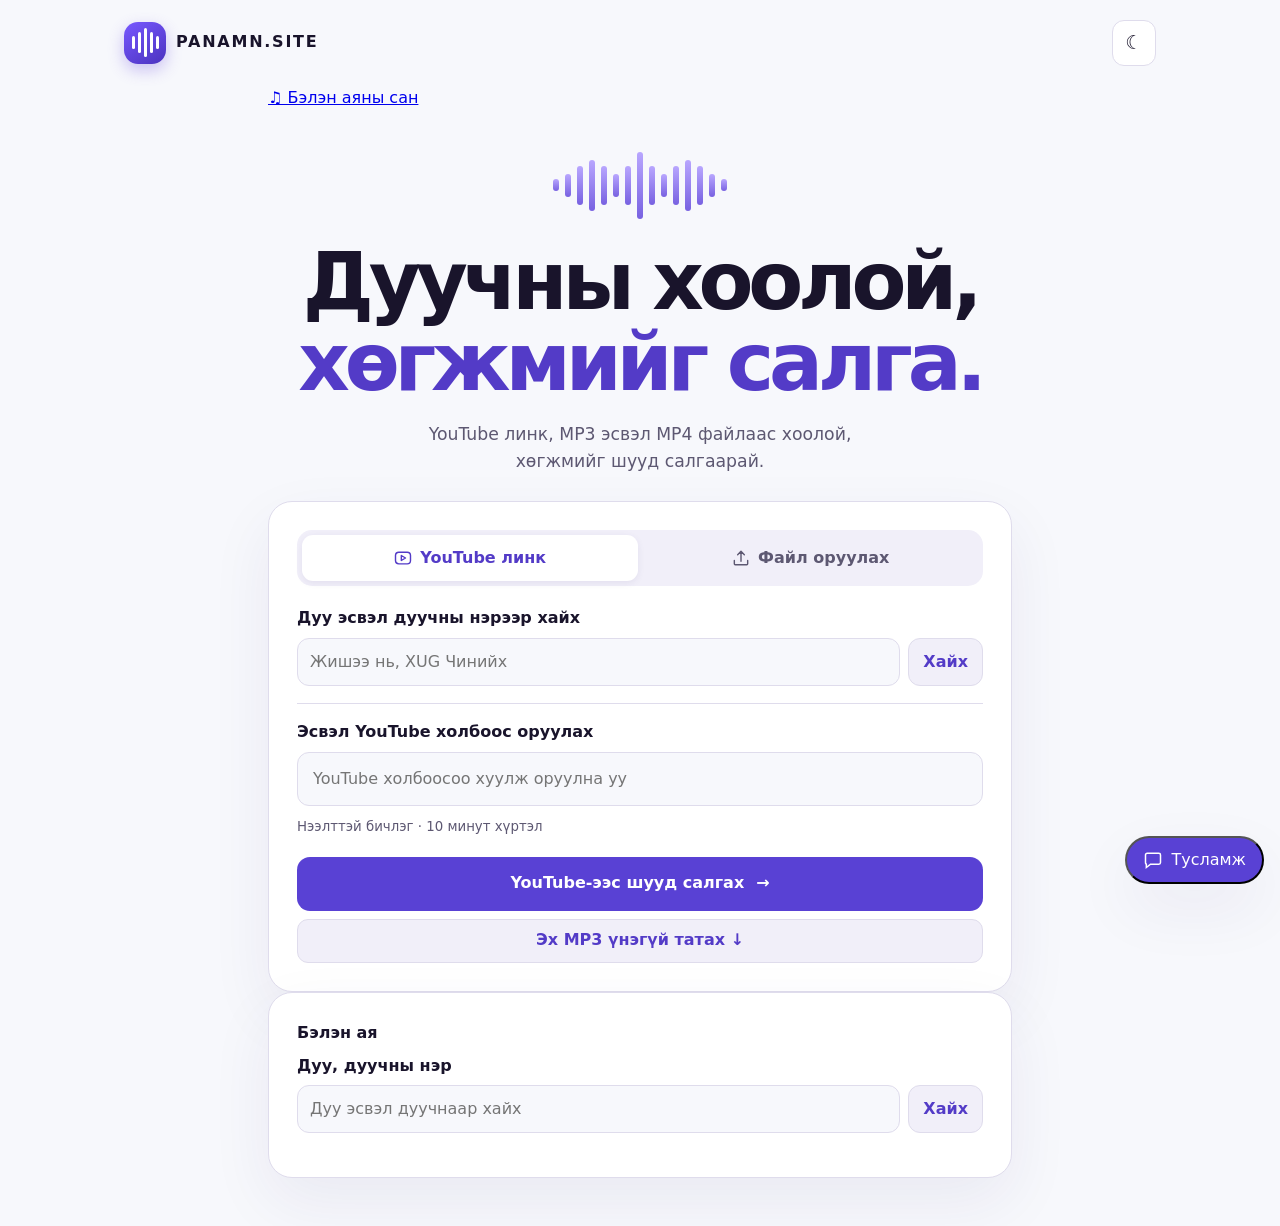
==== static/index.html @ 36528526 "Add curated ready-made audio catalogue with previews and checkout" ====
<!doctype html>
<html lang="mn">
<head>
<meta charset="utf-8">
<meta name="viewport" content="width=device-width, initial-scale=1">
<meta name="theme-color" content="#f7f8fc">
<title>PANAMN.SITE — Дууны хоолой, ая салгах | YouTube-ээс MP3</title>
<meta name="description" content="YouTube дээр дуугаа нэрээр хайж сонсоорой. MP3, MP4 файл эсвэл дэмжигдсэн YouTube холбоосоос хоолой, аяыг салгаж, 30 секунд үнэгүй сонсоно.">
<meta name="google-site-verification" content="orbjr2eg-yc27qlCIsVCHSYfeDKZanFeh3wcFKWuG4E">
<link rel="canonical" href="https://panamn.site/">
<meta property="og:type" content="website">
<meta property="og:site_name" content="PANAMN.SITE">
<meta property="og:url" content="https://panamn.site/">
<meta property="og:title" content="PANAMN.SITE — Дууны хоолой, ая салгах | YouTube-ээс MP3">
<meta property="og:description" content="YouTube дээр дуугаа нэрээр хайж сонсоорой. MP3, MP4 файл эсвэл дэмжигдсэн YouTube холбоосоос хоолой, аяыг салгаж, 30 секунд үнэгүй сонсоно.">
<meta property="og:image" content="https://panamn.site/static/icon-512.png">
<meta property="og:locale" content="mn_MN">
<meta name="twitter:card" content="summary">
<link rel="manifest" href="/static/manifest.webmanifest">
<link rel="icon" href="/static/icon-192.png?v=21">
<link rel="apple-touch-icon" href="/static/icon-192.png?v=21">
<link rel="stylesheet" href="/static/style.css?v=21">
<script defer src="/static/main.js?v=21"></script>
</head>
<body>
<header class="top"><a class="brand" href="/" aria-label="PANAMN.SITE нүүр"><span class="brand-mark" aria-hidden="true"><i></i><i></i><i></i><i></i><i></i></span>PANAMN.SITE</a><div class="top-actions"><button id="install" type="button" hidden>Апп суулгах</button><button id="theme" class="theme" type="button" aria-label="Харанхуй горим" aria-pressed="false"><span aria-hidden="true">☾</span></button></div></header>
<main>
  <a href="#catalog" style="display:inline-block;margin-bottom:.7rem">♫ Бэлэн аяны сан</a>
  <section class="intro">
    <div class="hero-wave" aria-hidden="true"><i></i><i></i><i></i><i></i><i></i><i></i><i></i><i></i><i></i><i></i><i></i><i></i><i></i><i></i><i></i></div>
    <h1>Дуучны хоолой,<br><em>хөгжмийг салга.</em></h1>
    <p>YouTube линк, MP3 эсвэл MP4 файлаас хоолой, хөгжмийг шууд салгаарай.</p>
  </section>
  <section class="panel" aria-label="Дуу боловсруулах">
    <div class="sources" role="group" aria-label="Дууны эх үүсвэр">
      <button type="button" id="youtube-mode" aria-controls="youtube" aria-pressed="true"><svg class="" aria-hidden="true" viewBox="0 0 24 24" fill="none" stroke="currentColor" stroke-width="1.7" stroke-linecap="round" stroke-linejoin="round"><rect x="3" y="5" width="18" height="14" rx="4"/><path d="m10 9 5 3-5 3z"/></svg> YouTube линк</button>
      <button type="button" id="upload-mode" aria-controls="upload" aria-pressed="false"><svg class="" aria-hidden="true" viewBox="0 0 24 24" fill="none" stroke="currentColor" stroke-width="1.7" stroke-linecap="round" stroke-linejoin="round"><path d="M12 16V4m-4 4 4-4 4 4M4 15v4a1 1 0 0 0 1 1h14a1 1 0 0 0 1-1v-4"/></svg> Файл оруулах</button>
    </div>
    <div id="song-search">
      <form id="search-form">
        <label for="song-query">Дуу эсвэл дуучны нэрээр хайх</label>
        <div class="search-row">
          <input id="song-query" type="search" minlength="2" maxlength="120" placeholder="Жишээ нь, XUG Чинийх" required>
          <button type="submit">Хайх</button>
        </div>
      </form>
      <p id="search-status" role="status" hidden></p>
      <ul id="search-results" aria-label="YouTube хайлтын үр дүн" hidden></ul>
      <section id="song-player" aria-label="YouTube тоглуулагч" hidden>
        <div id="player-frame"></div>
        <div class="player-info">
          <strong id="player-title"></strong>
          <a id="watch-youtube" target="_blank" rel="noopener noreferrer">YouTube дээр нээх ↗</a>
        </div>
      </section>
    </div>
    <form id="youtube">
      <label for="link">Эсвэл YouTube холбоос оруулах</label>
      <input id="link" name="youtube_url" type="text" inputmode="url" maxlength="2048" autocomplete="url" required placeholder="YouTube холбоосоо хуулж оруулна уу">
      <small>Нээлттэй бичлэг · 10 минут хүртэл</small>
      <button class="primary" type="submit" name="operation" value="separate">YouTube-ээс шууд салгах <span aria-hidden="true">→</span></button>
      <button class="source-export" type="submit" name="operation" value="convert">Эх MP3 үнэгүй татах ↓</button>
    </form>
    <form id="upload" hidden>
      <label id="drop" class="drop">
        <input type="file" name="audio" id="audio" accept=".mp3,.mp4,.wav,.m4a,.flac,.ogg" required>
        <span class="upload-icon"><svg class="" aria-hidden="true" viewBox="0 0 24 24" fill="none" stroke="currentColor" stroke-width="1.7" stroke-linecap="round" stroke-linejoin="round"><path d="M12 16V4m-4 4 4-4 4 4M4 15v4a1 1 0 0 0 1 1h14a1 1 0 0 0 1-1v-4"/></svg></span>
        <strong id="filename">Файл сонгох эсвэл чирж оруулах</strong>
        <small>MP3, MP4, WAV, M4A, FLAC, OGG · 50 МБ · 10 минут хүртэл</small>
      </label>
      <button class="primary" type="submit">Дуу салгах <span aria-hidden="true">→</span></button>
    </form>
    <p id="status" role="status" hidden></p>
    <div id="processing" class="processing" hidden>
      <progress id="job-progress" max="100" aria-label="Дуу салгалтын явц"></progress>
      <output id="job-time"></output>
    </div>
    <button id="upload-fallback" type="button" hidden>MP3 / MP4 файл оруулах →</button>
    <div id="converted" hidden>
      <a id="converted-download" class="download-all" download>MP3 үнэгүй татах ↓</a>
      <button id="convert-to-upload" type="button">Хоолой, хөгжмийг салгах →</button>
    </div>
    <div id="results" hidden>
      <div class="preview-heading"><h2>Туршиж сонсох</h2><span>Эхний 30 секунд · Үнэгүй</span></div>
      <div class="tracks">
        <article><span class="track-note" aria-hidden="true">♫</span><h2>Дуучны хоолой</h2><audio controls preload="none" aria-label="Дуучны хоолой"></audio><a download hidden>Бүтэн хоолой татах · MP3</a></article>
        <article><span class="track-note" aria-hidden="true">♫</span><h2>Зөвхөн хөгжим</h2><audio controls preload="none" aria-label="Зөвхөн хөгжим"></audio><a download hidden>Хөгжим татах · MP3</a></article>
      </div>
      <div id="payment">
        <div class="sale-heading"><span class="sale-label"><svg class="" aria-hidden="true" viewBox="0 0 24 24" fill="none" stroke="currentColor" stroke-width="1.7" stroke-linecap="round" stroke-linejoin="round"><path d="M12 2v20M3.3 7l17.4 10M3.3 17 20.7 7M9 4l3 3 3-3m-6 16 3-3 3 3M4 10l4-.8-1-4m13 8.8-4 .8 1 4M4 14l4 .8-1 4m13-8.8-4-.8 1-4"/></svg> Шинэ жилийн хямдрал</span><span class="sale-discount">−50%</span></div>
        <div class="payment-heading">
          <strong>Бүтэн хоолой + хөгжим</strong>
          <span class="sale-price"><del aria-label="Үндсэн үнэ 10,000 төгрөг">10,000₮</del><span><b id="price"></b>₮</span></span>
        </div>
        <div class="payment-actions">
          <button id="checkout" class="qpay" type="button" hidden><svg class="qpay-icon" aria-hidden="true" viewBox="0 0 24 24" fill="none" stroke="currentColor" stroke-width="1.7" stroke-linecap="round" stroke-linejoin="round"><path d="M4 4h6v6H4zM14 4h6v6h-6zM4 14h6v6H4zM14 14h3v3h3m-6 3v-3m6-3v1m0 5h-2"/></svg> QPay төлөх <span aria-hidden="true">→</span></button>
          <button id="verify-payment" type="button" hidden>Төлбөр шалгах</button>
        </div>
        <a id="checkout-link" target="_blank" rel="noopener" hidden>QPay цонх дахин нээх ↗</a>
        <p id="payment-notice" role="status"></p>
      </div>
    </div>
    <button id="new-job" class="source-export" type="button" hidden>Шинэ дуу</button>
    <dialog id="install-dialog" aria-labelledby="install-title">
      <img src="/static/icon-192.png" width="52" height="52" alt="">
      <h2 id="install-title">PANAMN.SITE суулгах уу?</h2>
      <p>Дуу салгагчаа утасныхаа нүүр дэлгэцээс шууд нээгээрэй.</p>
      <p id="install-help" hidden>Safari дээр Share товч → “Add to Home Screen” → “Add” дарна уу.</p>
      <div class="install-actions">
        <button id="install-confirm" type="button">Суулгах</button>
        <button id="install-later" type="button">Дараа</button>
      </div>
    </dialog>
  </section>
<section id="catalog" class="panel">
  <h2>Бэлэн ая</h2>
  <form id="catalog-search"><label for="catalog-query">Дуу, дуучны нэр</label>
    <div class="search-row"><input id="catalog-query" type="search" maxlength="120" placeholder="Дуу эсвэл дуучнаар хайх"><button type="submit">Хайх</button></div>
  </form>
  <p id="catalog-status" role="status"></p>
  <div id="catalog-tracks" class="tracks"></div>
</section>
</main>
<style>
#help-widget{position:fixed;right:max(1rem,env(safe-area-inset-right));bottom:max(1rem,env(safe-area-inset-bottom));z-index:20}
#help-toggle,#help-close{min-height:44px;border-radius:999px;padding:.6rem 1rem}
#help-toggle{display:flex;align-items:center;gap:.5rem;background:var(--accent);color:var(--accent-text);margin-left:auto;box-shadow:var(--shadow)}
#help-panel{position:absolute;bottom:calc(100% + .6rem);right:0;width:min(24rem,calc(100vw - 2rem));height:min(31rem,calc(100dvh - 5.5rem));display:flex;flex-direction:column;overflow:hidden;border:1px solid var(--line);border-radius:1rem;background:var(--surface);box-shadow:var(--shadow)}
#help-panel header{display:flex;align-items:center;justify-content:space-between;padding:.3rem .7rem .3rem 1rem;border-bottom:1px solid var(--line)}
#help-frame{display:block;flex:1;width:100%;min-height:0;border:0}
</style>
<div id="help-widget">
  <section id="help-panel" aria-label="Тусламж чат" hidden>
    <header><strong>Тусламж</strong><button id="help-close" type="button" aria-label="Чат хаах">✕</button></header>
    <iframe id="help-frame" title="PANAMN.SITE тусламж чат"></iframe>
  </section>
  <button id="help-toggle" type="button" aria-controls="help-panel" aria-expanded="false">
    <svg viewBox="0 0 24 24" width="20" height="20" aria-hidden="true" fill="none" stroke="currentColor" stroke-width="1.8"><path d="M5 4h14a2 2 0 0 1 2 2v9a2 2 0 0 1-2 2H9l-5 4v-4a2 2 0 0 1-1-2V6a2 2 0 0 1 2-2Z"/></svg>
    Тусламж
  </button>
</div>
<script>
{
  const button = document.getElementById('help-toggle');
  const panel = document.getElementById('help-panel');
  const close = document.getElementById('help-close');
  const frame = document.getElementById('help-frame');
  function setOpen(open) {
    panel.hidden = !open;
    button.setAttribute('aria-expanded', String(open));
    if (open && !frame.hasAttribute('src')) frame.src = '/help';
    if (!open) frame.removeAttribute('src');
    (open ? close : button).focus();
  }
  button.addEventListener('click', () => setOpen(panel.hidden));
  close.addEventListener('click', () => setOpen(false));
  document.addEventListener('keydown', event => {
    if (event.key === 'Escape' && !panel.hidden) setOpen(false);
  });
}
</script>
</body>
</html>
---- static/style.css ----
:root {
  color-scheme: light;
  font-family: Inter, system-ui, -apple-system, sans-serif;
  --bg: #f7f8fc;
  --surface: #fff;
  --soft: #f1eff9;
  --text: #19142b;
  --muted: #5d5872;
  --line: #dfdcec;
  --accent: #5941d4;
  --accent-text: #fff;
  --highlight: #533bc7;
  --error: #a22442;
  --error-bg: #fff1f3;
  --shadow: 0 24px 64px #32246811;
}
:root[data-theme="dark"] {
  color-scheme: dark;
  --bg: #100e17;
  --surface: #1b1726;
  --soft: #282238;
  --text: #f7f4ff;
  --muted: #bdb4cf;
  --line: #39314b;
  --accent: #a38bff;
  --accent-text: #1b1230;
  --highlight: #c2afff;
  --error: #ffb5c3;
  --error-bg: #3f2231;
  --shadow: 0 24px 64px #0004;
}
*, *::before, *::after { box-sizing: border-box; }
[hidden] { display: none !important; }
body { margin: 0; min-height: 100vh; background: var(--bg); color: var(--text); line-height: 1.55; }
button, input { font: inherit; }
button { color: inherit; cursor: pointer; }
button:disabled { opacity: .6; cursor: wait; }
:focus-visible { outline: 3px solid var(--highlight); outline-offset: 3px; }
.top { display: flex; justify-content: space-between; align-items: center; gap: 12px; max-width: 1120px; margin: auto; padding: 20px clamp(16px, 5vw, 44px); }
.brand { color: var(--text); text-decoration: none; display: inline-flex; align-items: center; gap: 10px; font-weight: 900; letter-spacing: .11em; }
.brand-mark { width: 42px; height: 42px; border-radius: 14px; display: flex; align-items: center; justify-content: center; gap: 3px; background: linear-gradient(145deg, #7859ff, #4b32bf); box-shadow: 0 6px 16px #6546e050; }
.brand-mark i { width: 3px; height: 13px; border-radius: 9px; background: #fff; }
.brand-mark i:nth-child(2), .brand-mark i:nth-child(4) { height: 21px; }
.brand-mark i:nth-child(3) { height: 29px; }
.top-actions { display: flex; align-items: center; gap: 8px; }
.theme, #install { background: var(--surface); border: 1px solid var(--line); border-radius: 12px; min-height: 44px; padding: 7px 12px; }
.theme { width: 44px; font-size: 1.2rem; }
#install { font-weight: 650; font-size: .82rem; }
main { width: min(100% - 32px, 744px); margin: auto; padding-bottom: 48px; }
.intro { position: relative; text-align: center; padding: 30px 0 27px; }
.hero-wave { display: flex; align-items: center; justify-content: center; height: 67px; margin: 0 auto 22px; gap: 6px; }
.hero-wave i { width: 6px; height: 18%; border-radius: 16px; background: linear-gradient(#a992ff, #583cda); opacity: .8; }
.hero-wave i:is(:nth-child(2), :nth-child(6), :nth-child(10), :nth-child(14)) { height: 34%; }
.hero-wave i:is(:nth-child(3), :nth-child(5), :nth-child(7), :nth-child(9), :nth-child(11), :nth-child(13)) { height: 58%; }
.hero-wave i:is(:nth-child(4), :nth-child(12)) { height: 76%; }
.hero-wave i:nth-child(8) { height: 100%; }
h1 { margin: 0; font-size: clamp(2.28rem, 7.4vw, 5rem); line-height: 1.02; letter-spacing: -.065em; font-weight: 850; text-wrap: balance; }
h1 em { font-style: normal; color: var(--highlight); }
.intro p { color: var(--muted); max-width: 460px; margin: 17px auto 0; font-size: clamp(.95rem, 3vw, 1.08rem); text-wrap: pretty; }
.panel { padding: clamp(15px, 4vw, 28px); background: var(--surface); border: 1px solid var(--line); border-radius: 24px; box-shadow: var(--shadow); }
.sources { display: grid; grid-template-columns: 1fr 1fr; gap: 5px; background: var(--soft); padding: 5px; border-radius: 15px; margin-bottom: 20px; }
.sources button { min-height: 46px; background: transparent; border: 0; padding: 8px 5px; border-radius: 11px; font-weight: 700; color: var(--muted); }
.sources button[aria-pressed="true"] { background: var(--surface); color: var(--highlight); box-shadow: 0 2px 7px #32246813; }
.sources span { margin-right: 4px; }
form > label:first-child { font-weight: 720; }
#link { display: block; width: 100%; min-height: 54px; margin: 7px 0 8px; border: 1px solid var(--line); border-radius: 12px; padding: 12px 15px; font-size: 16px; background: var(--bg); color: var(--text); }
small, details, #payment-notice { color: var(--muted); }
.primary { display: flex; justify-content: center; align-items: center; gap: 12px; width: 100%; min-height: 54px; border: 0; border-radius: 13px; margin-top: 18px; padding: 11px 17px; font-weight: 800; background: var(--accent); color: var(--accent-text); }
.primary:hover:enabled { filter: brightness(1.12); }
.drop { display: grid; position: relative; place-items: center; gap: 8px; text-align: center; padding: 23px 12px; border: 1px dashed var(--highlight); border-radius: 13px; cursor: pointer; overflow-wrap: anywhere; background: var(--bg); }
.drop:hover, .drop:focus-within, .drop.drag { background: var(--soft); }
.drop input { position: absolute; inset: 0; width: 100%; height: 100%; opacity: 0; cursor: pointer; }
.upload-icon { display: grid; place-items: center; background: var(--soft); color: var(--highlight); width: 42px; height: 42px; border-radius: 12px; font-size: 1.35rem; }
#status { margin: 16px 0 0; padding: 11px 14px; border-radius: 12px; color: var(--highlight); background: var(--soft); }
#status[data-error] { color: var(--error); background: var(--error-bg); }
#upload-fallback, .payment-actions button { min-height: 44px; padding: 8px 12px; border: 1px solid var(--line); border-radius: 11px; background: var(--soft); color: var(--highlight); font-weight: 700; }
#upload-fallback { margin-top: 9px; }
.tracks { display: grid; grid-template-columns: repeat(2, minmax(0, 1fr)); gap: 12px; margin-top: 14px; }
article { min-width: 0; padding: 13px; border: 1px solid var(--line); border-radius: 14px; }
h2 { margin: 0 0 8px; font-size: 1rem; }
audio { display: block; width: 100%; }
article a { display: inline-block; margin-top: 8px; color: var(--highlight); font-weight: 750; }
#payment { margin-top: 16px; padding: 14px; border-radius: 12px; background: var(--bg); }
.payment-actions { display: flex; flex-wrap: wrap; gap: 8px; margin-top: 8px; }
#payment-notice { margin-bottom: 0; }
details { margin-top: 14px; }
summary { cursor: pointer; }
@media (max-width: 520px) {
  .top { padding-top: 14px; padding-bottom: 12px; }
  .intro { padding-top: 19px; }
  .hero-wave { height: 49px; margin-bottom: 17px; }
  .tracks { grid-template-columns: 1fr; }
}

.processing { display: flex; align-items: center; gap: 12px; margin-top: 10px; }
.processing progress { flex: 1; min-width: 0; height: 10px; accent-color: var(--accent); }
.processing output { min-width: 78px; text-align: right; color: var(--muted); font-size: .86rem; font-variant-numeric: tabular-nums; }

.payment-heading { display: flex; justify-content: space-between; align-items: baseline; flex-wrap: wrap; gap: 5px 10px; }
.payment-heading > span { color: var(--highlight); font-size: 1.22rem; font-weight: 800; }
.payment-actions button.qpay, .download-all { display: flex; align-items: center; justify-content: center; gap: 9px; width: 100%; min-height: 52px; padding: 10px 14px; background: var(--accent); color: var(--accent-text); border: 0; border-radius: 12px; font-weight: 800; }
.qpay-icon { font-size: 1.25rem; }
.download-all { margin-top: 14px; text-decoration: none; }

#convert-to-upload, .source-export { margin-top: 8px; min-height: 44px; width: 100%; border: 1px solid var(--line); border-radius: 11px; background: var(--soft); color: var(--highlight); font-weight: 700; }

#song-search { padding-bottom: 17px; margin-bottom: 16px; border-bottom: 1px solid var(--line); }
.search-row { display: flex; gap: 8px; margin-top: 7px; }
.search-row input { min-width: 0; flex: 1; min-height: 48px; border: 1px solid var(--line); border-radius: 12px; padding: 10px 12px; background: var(--bg); color: var(--text); font-size: 16px; }
.search-row button { border: 1px solid var(--line); border-radius: 12px; background: var(--soft); color: var(--highlight); padding: 8px 14px; font-weight: 750; }
#search-status { margin: 9px 0 0; color: var(--muted); overflow-wrap: anywhere; }
#search-results { display: grid; grid-template-columns: repeat(2, minmax(0, 1fr)); gap: 9px; list-style: none; padding: 0; margin: 9px 0 0; }
#search-results button { width: 100%; height: 100%; min-height: 70px; display: grid; grid-template-columns: 96px minmax(0, 1fr); align-items: center; gap: 9px; text-align: left; overflow-wrap: anywhere; border: 1px solid var(--line); border-radius: 10px; background: var(--bg); padding: 8px 11px; }
#search-results button:hover { background: var(--soft); border-color: var(--highlight); }

.song-art { position: relative; display: block; background: var(--soft); aspect-ratio: 16 / 9; overflow: hidden; border-radius: 8px; }
.song-art img { display: block; width: 100%; height: 100%; object-fit: cover; }
.song-play { position: absolute; inset: 50% auto auto 50%; transform: translate(-50%, -50%); display: grid; place-items: center; width: 31px; height: 31px; border-radius: 50%; background: #181225de; color: #fff; font-size: .73rem; }
.song-copy { display: grid; gap: 2px; line-height: 1.32; }
.song-copy strong { display: -webkit-box; -webkit-line-clamp: 2; -webkit-box-orient: vertical; overflow: hidden; }
.song-copy small { overflow: hidden; white-space: nowrap; text-overflow: ellipsis; }
#song-player { margin-top: 12px; overflow: hidden; border: 1px solid var(--line); border-radius: 14px; background: var(--bg); }
#player-frame { aspect-ratio: 16 / 9; background: #0e0d12; }
#player-frame iframe { display: block; width: 100%; height: 100%; border: 0; }
.player-info { display: flex; justify-content: space-between; align-items: baseline; flex-wrap: wrap; gap: 8px 12px; padding: 10px 12px; }
.player-info strong { overflow-wrap: anywhere; }
.player-info a { font-size: .86rem; font-weight: 700; color: var(--highlight); }
@media (max-width: 580px) { #search-results { grid-template-columns: minmax(0, 1fr); } }

.sources button { display: flex; align-items: center; justify-content: center; gap: 7px; }
.sources svg, .qpay-icon, .sale-label svg { width: 20px; height: 20px; flex: none; }
.upload-icon { width: 58px; height: 58px; border-radius: 18px; background: var(--accent); color: var(--accent-text); box-shadow: 0 8px 20px #6546e033; }
.upload-icon svg { width: 27px; height: 27px; }
#payment { padding: clamp(13px, 3vw, 20px); border: 1px solid var(--line); background: linear-gradient(145deg, var(--soft), var(--surface) 72%); }
.sale-heading, .sale-label, .sale-price { display: flex; align-items: center; gap: 8px; }
.sale-heading { justify-content: space-between; flex-wrap: wrap; margin-bottom: 12px; }
.sale-label { color: var(--highlight); font-size: .86rem; font-weight: 800; }
.sale-discount { padding: 3px 9px; border-radius: 999px; background: var(--accent); color: var(--accent-text); font-size: .8rem; font-weight: 850; }
.payment-heading .sale-price { gap: 10px; }
.sale-price del { color: var(--muted); font-size: .88rem; font-weight: 600; }

.preview-heading { display: flex; justify-content: space-between; align-items: center; flex-wrap: wrap; gap: .45rem; margin: 1.5rem 0 .8rem; }
.preview-heading h2 { margin: 0; font-size: 1.15rem; }
.preview-heading span { border-radius: 999px; padding: .25rem .65rem; background: var(--soft); color: var(--highlight); font-size: .8rem; font-weight: 700; }
.tracks article { min-width: 0; background: linear-gradient(150deg, var(--soft), var(--surface) 76%); }
.tracks audio { display: block; width: 100%; }
.track-note { display: inline-grid; place-items: center; width: 2.35rem; height: 2.35rem; border-radius: .75rem; background: var(--accent); color: var(--accent-text); font-size: 1.15rem; }
#install-dialog { width: min(28rem, calc(100% - 2rem)); padding: 1.4rem; border: 1px solid var(--line); border-radius: 1.5rem; color: var(--text); background: var(--surface); box-shadow: var(--shadow); }
#install-dialog::backdrop { background: #1310209e; }
#install-dialog img { border-radius: .85rem; }
#install-dialog h2 { margin: .4rem 0; font-size: 1.3rem; }
#install-dialog p { color: var(--muted); }
.install-actions { display: flex; flex-wrap: wrap; gap: .65rem; }
.install-actions button { min-height: 44px; border-radius: .8rem; padding: .55rem 1rem; }
#install-confirm { background: var(--accent); color: var(--accent-text); }
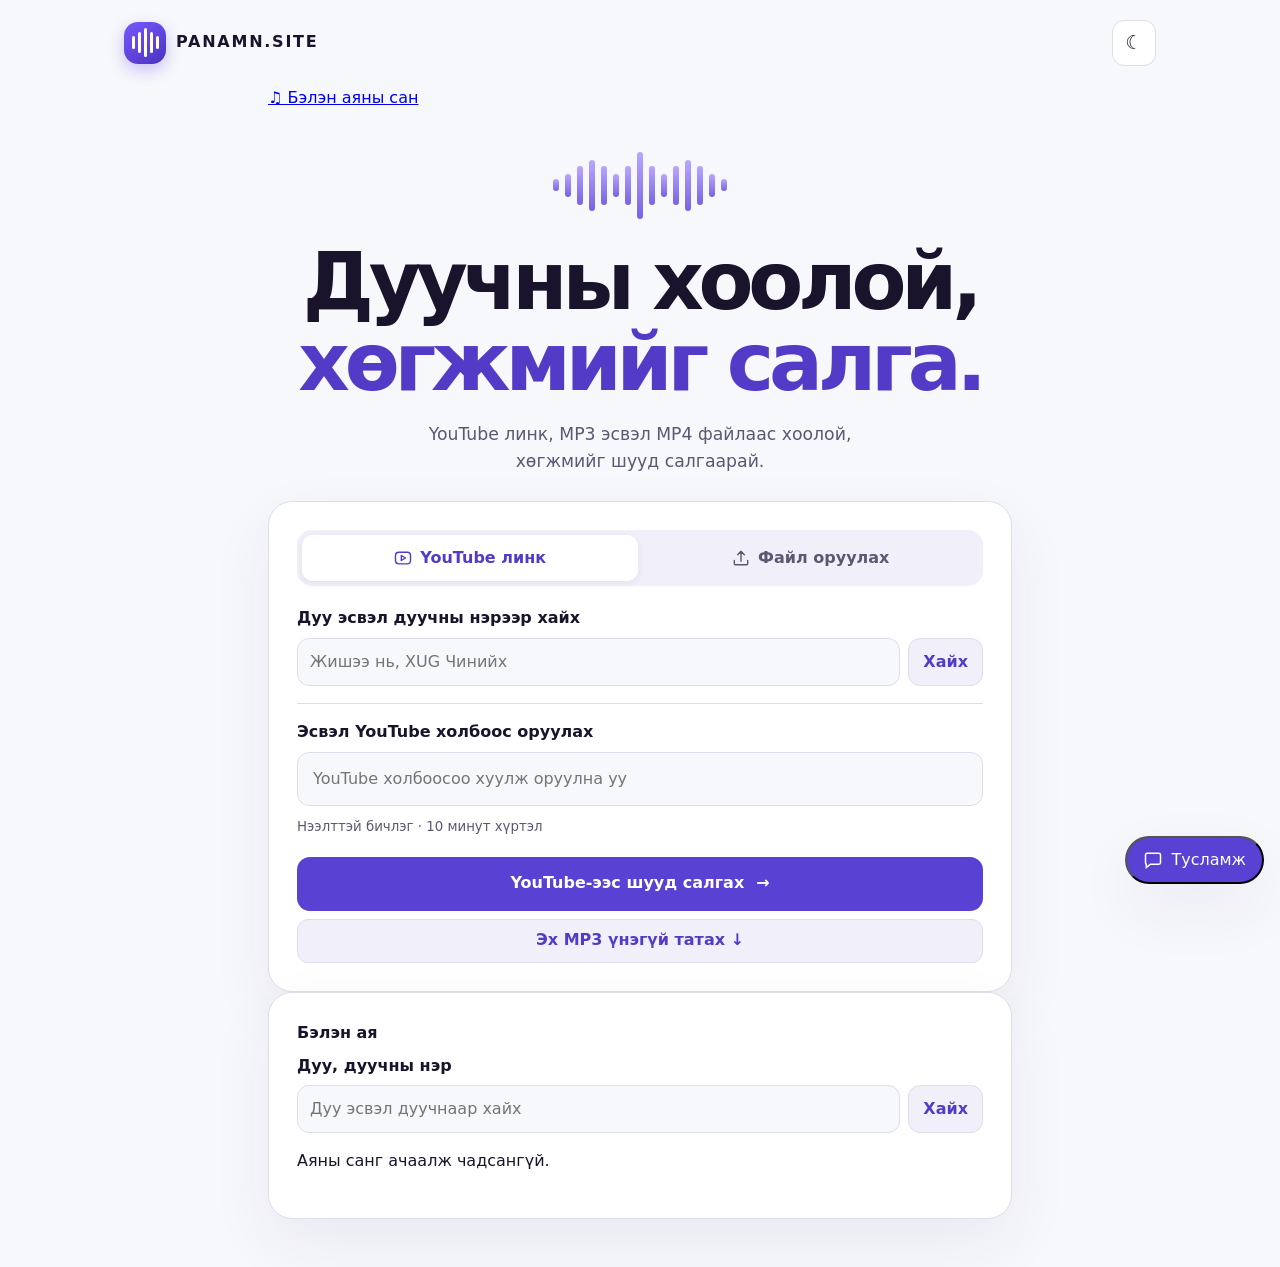
==== commit 7cc6ec6d: "Automatically publish approved YouTube separations to the catalogue" ====
--- a/static/index.html
+++ b/static/index.html
@@ -17,10 +17,10 @@
 <meta property="og:locale" content="mn_MN">
 <meta name="twitter:card" content="summary">
 <link rel="manifest" href="/static/manifest.webmanifest">
-<link rel="icon" href="/static/icon-192.png?v=21">
-<link rel="apple-touch-icon" href="/static/icon-192.png?v=21">
-<link rel="stylesheet" href="/static/style.css?v=21">
-<script defer src="/static/main.js?v=21"></script>
+<link rel="icon" href="/static/icon-192.png?v=22">
+<link rel="apple-touch-icon" href="/static/icon-192.png?v=22">
+<link rel="stylesheet" href="/static/style.css?v=22">
+<script defer src="/static/main.js?v=22"></script>
 </head>
 <body>
 <header class="top"><a class="brand" href="/" aria-label="PANAMN.SITE нүүр"><span class="brand-mark" aria-hidden="true"><i></i><i></i><i></i><i></i><i></i></span>PANAMN.SITE</a><div class="top-actions"><button id="install" type="button" hidden>Апп суулгах</button><button id="theme" class="theme" type="button" aria-label="Харанхуй горим" aria-pressed="false"><span aria-hidden="true">☾</span></button></div></header>
@@ -58,6 +58,7 @@
       <label for="link">Эсвэл YouTube холбоос оруулах</label>
       <input id="link" name="youtube_url" type="text" inputmode="url" maxlength="2048" autocomplete="url" required placeholder="YouTube холбоосоо хуулж оруулна уу">
       <small>Нээлттэй бичлэг · 10 минут хүртэл</small>
+      <label id="publish-option" hidden><input id="publish-catalog" type="checkbox" name="publish_catalog" value="yes" disabled> Нийтийн аяны санд нэмэхийг зөвшөөрч байна. Би энэ дууг нийтлэх, худалдах эрхтэй.</label>
       <button class="primary" type="submit" name="operation" value="separate">YouTube-ээс шууд салгах <span aria-hidden="true">→</span></button>
       <button class="source-export" type="submit" name="operation" value="convert">Эх MP3 үнэгүй татах ↓</button>
     </form>
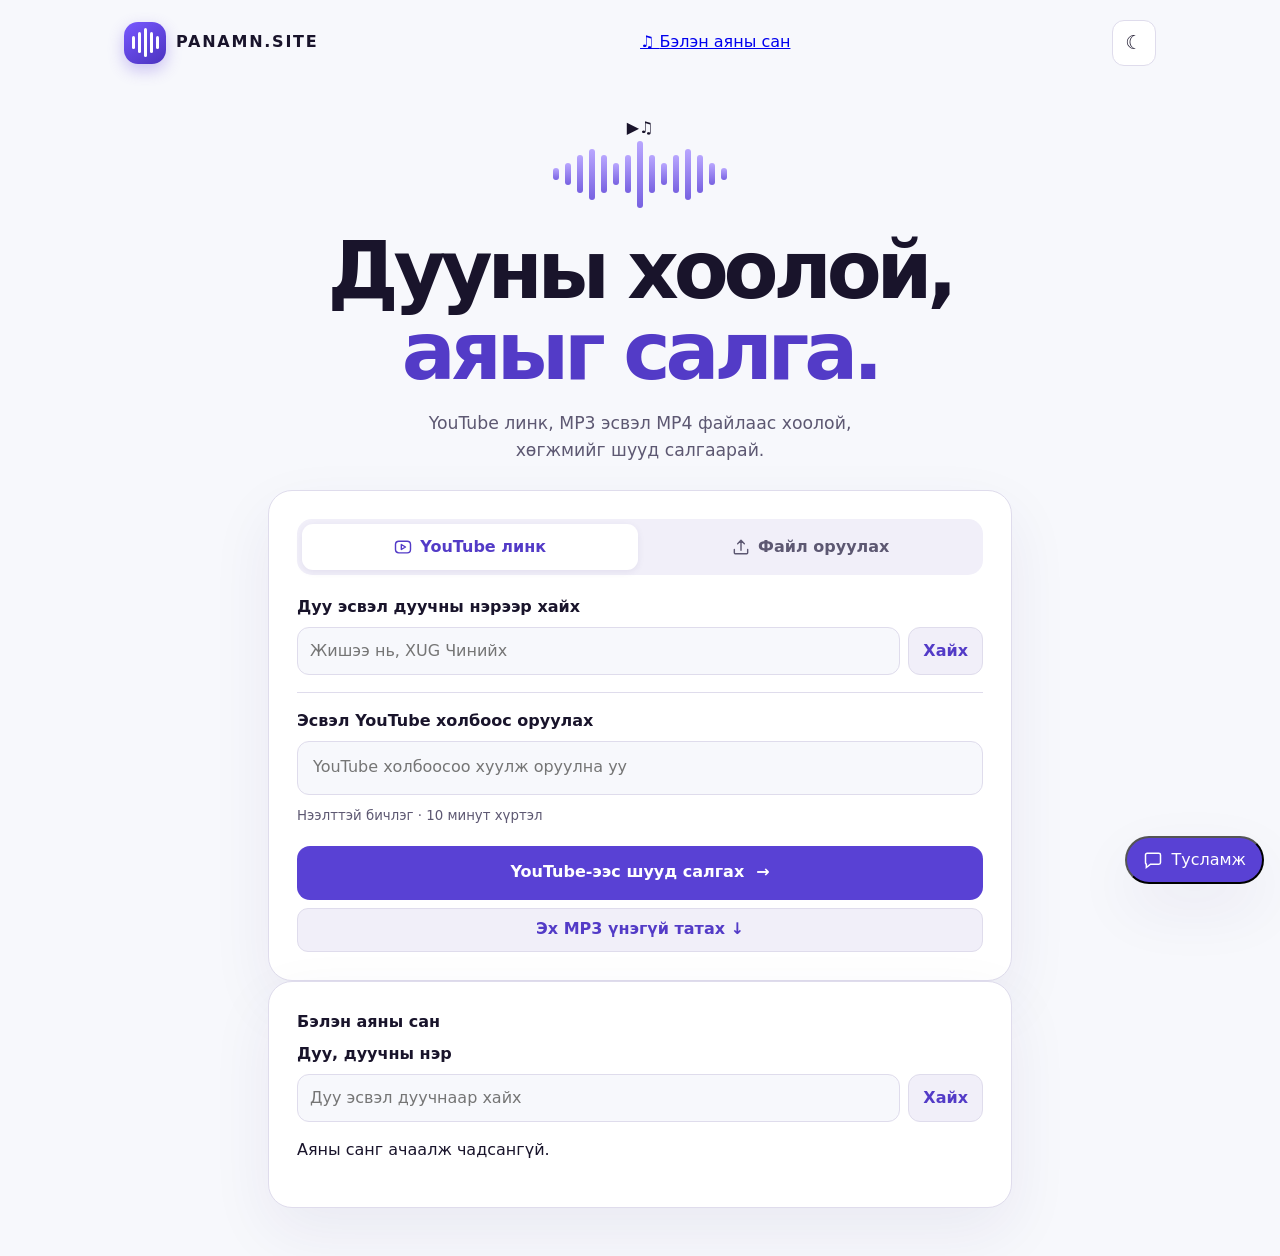
==== commit 5963fba0: "Apply lavender glass studio design to PANAMN homepage" ====
--- a/static/index.html
+++ b/static/index.html
@@ -17,18 +17,44 @@
 <meta property="og:locale" content="mn_MN">
 <meta name="twitter:card" content="summary">
 <link rel="manifest" href="/static/manifest.webmanifest">
-<link rel="icon" href="/static/icon-192.png?v=22">
-<link rel="apple-touch-icon" href="/static/icon-192.png?v=22">
-<link rel="stylesheet" href="/static/style.css?v=22">
-<script defer src="/static/main.js?v=22"></script>
+<link rel="icon" href="/static/icon-192.png?v=24">
+<link rel="apple-touch-icon" href="/static/icon-192.png?v=24">
+<link rel="stylesheet" href="/static/style.css?v=24">
+<script defer src="/static/main.js?v=24"></script>
+
+<style>
+#results .stem-mixer{display:grid;gap:.6rem;margin-block:.75rem}
+#results .stem-row{--stem:#a58bff;display:grid;grid-template-columns:minmax(7.8rem,auto) minmax(3rem,1fr) auto;align-items:center;gap:.65rem;padding:.55rem .65rem;background:color-mix(in srgb,var(--surface) 95%,var(--stem));border:1px solid var(--line);border-radius:.85rem}
+#results .stem-instrumental{--stem:#48b9ec}
+#results .stem-identity,#results .stem-controls,#results .stem-volume{display:flex;gap:.45rem;align-items:center;min-width:0}
+#results .stem-identity h2{font-size:.84rem;line-height:1.25;margin:0}
+#results .stem-identity .track-note{background:var(--stem);color:#171027;flex:none;width:1.85rem;height:1.85rem;border-radius:.62rem}
+#results .stem-wave{position:relative;height:2.5rem;min-width:0;color:var(--stem);border-radius:.35rem}
+#results .stem-wave canvas,#results .stem-seek{position:absolute;inset:0;width:100%;height:100%;margin:0}
+#results .stem-seek{opacity:0;cursor:pointer}
+#results .stem-wave:focus-within{outline:2px solid var(--stem);outline-offset:2px}
+#results .stem-play,#results .stem-download{display:inline-flex;align-items:center;justify-content:center;gap:.2rem;min-width:44px;min-height:44px;padding:.25rem;border-radius:50%;margin:0}
+#results .stem-play{background:var(--stem);color:#171027;border:0;font-size:.92rem}
+#results .stem-download{border-radius:.65rem;color:var(--text);font-size:.66rem;text-decoration:none}
+#results .stem-time{font-variant-numeric:tabular-nums;font-size:.72rem;color:var(--muted)}
+#results .stem-volume input{width:3.5rem;accent-color:var(--stem);padding:0}
+@media(max-width:600px){
+ #results .stem-row{grid-template-columns:1fr auto;gap:.25rem .4rem}
+ #results .stem-wave{grid-column:1/-1;grid-row:2;height:2rem}
+ #results .stem-volume span{display:none}
+ #results .stem-volume input{width:2.75rem}
+ #results .stem-controls{gap:.3rem}
+}
+</style>
 </head>
-<body>
-<header class="top"><a class="brand" href="/" aria-label="PANAMN.SITE нүүр"><span class="brand-mark" aria-hidden="true"><i></i><i></i><i></i><i></i><i></i></span>PANAMN.SITE</a><div class="top-actions"><button id="install" type="button" hidden>Апп суулгах</button><button id="theme" class="theme" type="button" aria-label="Харанхуй горим" aria-pressed="false"><span aria-hidden="true">☾</span></button></div></header>
+<body class="studio-home">
+<div class="studio-waves" aria-hidden="true"><i></i><i></i><i></i></div>
+<header class="top"><a class="brand" href="/" aria-label="PANAMN.SITE нүүр"><span class="brand-mark" aria-hidden="true"><i></i><i></i><i></i><i></i><i></i></span>PANAMN.SITE</a><a class="catalog-nav" href="#catalog">♫ <span>Бэлэн аяны сан</span></a><div class="top-actions"><button id="install" type="button" hidden>Апп суулгах</button><button id="theme" class="theme" type="button" aria-label="Харанхуй горим" aria-pressed="false"><span aria-hidden="true">☾</span></button></div></header>
 <main>
-  <a href="#catalog" style="display:inline-block;margin-bottom:.7rem">♫ Бэлэн аяны сан</a>
   <section class="intro">
+    <span class="hero-tile hero-play" aria-hidden="true">▶</span><span class="hero-tile hero-note" aria-hidden="true">♫</span>
     <div class="hero-wave" aria-hidden="true"><i></i><i></i><i></i><i></i><i></i><i></i><i></i><i></i><i></i><i></i><i></i><i></i><i></i><i></i><i></i></div>
-    <h1>Дуучны хоолой,<br><em>хөгжмийг салга.</em></h1>
+    <h1>Дууны хоолой,<br><em>аяыг салга.</em></h1>
     <p>YouTube линк, MP3 эсвэл MP4 файлаас хоолой, хөгжмийг шууд салгаарай.</p>
   </section>
   <section class="panel" aria-label="Дуу боловсруулах">
@@ -83,9 +109,29 @@
     </div>
     <div id="results" hidden>
       <div class="preview-heading"><h2>Туршиж сонсох</h2><span>Эхний 30 секунд · Үнэгүй</span></div>
-      <div class="tracks">
-        <article><span class="track-note" aria-hidden="true">♫</span><h2>Дуучны хоолой</h2><audio controls preload="none" aria-label="Дуучны хоолой"></audio><a download hidden>Бүтэн хоолой татах · MP3</a></article>
-        <article><span class="track-note" aria-hidden="true">♫</span><h2>Зөвхөн хөгжим</h2><audio controls preload="none" aria-label="Зөвхөн хөгжим"></audio><a download hidden>Хөгжим татах · MP3</a></article>
+      <div class="tracks stem-mixer">
+        <article class="stem-row stem-vocals">
+          <div class="stem-identity"><span class="track-note" aria-hidden="true">♩</span><h2>Дуучны хоолой</h2></div>
+          <audio preload="none" aria-label="Дуучны хоолой"></audio>
+          <div class="stem-wave"><canvas aria-hidden="true"></canvas><input class="stem-seek" type="range" min="0" max="1000" value="0" aria-label="Дуучны хоолой тоглуулах байрлал" disabled></div>
+          <div class="stem-controls">
+            <button class="stem-play" type="button" aria-label="Дуучны хоолой тоглуулах">▶</button>
+            <span class="stem-time" aria-hidden="true">0:00</span>
+            <label class="stem-volume"><span aria-hidden="true">◖))</span><input type="range" min="0" max="1" step="0.05" value="1" aria-label="Дуучны хоолой дууны хэмжээ"></label>
+            <a class="stem-download" download hidden aria-label="Бүтэн хоолой татах · MP3" title="Бүтэн хоолой татах · MP3"><svg viewBox="0 0 24 24" width="20" height="20" fill="none" stroke="currentColor" stroke-width="1.8" stroke-linecap="round" stroke-linejoin="round" aria-hidden="true"><path d="M12 3v12m-4-4 4 4 4-4M5 17v3h14v-3"/></svg><span>MP3</span></a>
+          </div>
+        </article>
+        <article class="stem-row stem-instrumental">
+          <div class="stem-identity"><span class="track-note" aria-hidden="true">♫</span><h2>Зөвхөн хөгжим</h2></div>
+          <audio preload="none" aria-label="Зөвхөн хөгжим"></audio>
+          <div class="stem-wave"><canvas aria-hidden="true"></canvas><input class="stem-seek" type="range" min="0" max="1000" value="0" aria-label="Зөвхөн хөгжим тоглуулах байрлал" disabled></div>
+          <div class="stem-controls">
+            <button class="stem-play" type="button" aria-label="Зөвхөн хөгжим тоглуулах">▶</button>
+            <span class="stem-time" aria-hidden="true">0:00</span>
+            <label class="stem-volume"><span aria-hidden="true">◖))</span><input type="range" min="0" max="1" step="0.05" value="1" aria-label="Зөвхөн хөгжим дууны хэмжээ"></label>
+            <a class="stem-download" download hidden aria-label="Хөгжим татах · MP3" title="Хөгжим татах · MP3"><svg viewBox="0 0 24 24" width="20" height="20" fill="none" stroke="currentColor" stroke-width="1.8" stroke-linecap="round" stroke-linejoin="round" aria-hidden="true"><path d="M12 3v12m-4-4 4 4 4-4M5 17v3h14v-3"/></svg><span>MP3</span></a>
+          </div>
+        </article>
       </div>
       <div id="payment">
         <div class="sale-heading"><span class="sale-label"><svg class="" aria-hidden="true" viewBox="0 0 24 24" fill="none" stroke="currentColor" stroke-width="1.7" stroke-linecap="round" stroke-linejoin="round"><path d="M12 2v20M3.3 7l17.4 10M3.3 17 20.7 7M9 4l3 3 3-3m-6 16 3-3 3 3M4 10l4-.8-1-4m13 8.8-4 .8 1 4M4 14l4 .8-1 4m13-8.8-4-.8 1-4"/></svg> Шинэ жилийн хямдрал</span><span class="sale-discount">−50%</span></div>
@@ -114,7 +160,7 @@
     </dialog>
   </section>
 <section id="catalog" class="panel">
-  <h2>Бэлэн ая</h2>
+  <h2>Бэлэн аяны сан</h2>
   <form id="catalog-search"><label for="catalog-query">Дуу, дуучны нэр</label>
     <div class="search-row"><input id="catalog-query" type="search" maxlength="120" placeholder="Дуу эсвэл дуучнаар хайх"><button type="submit">Хайх</button></div>
   </form>
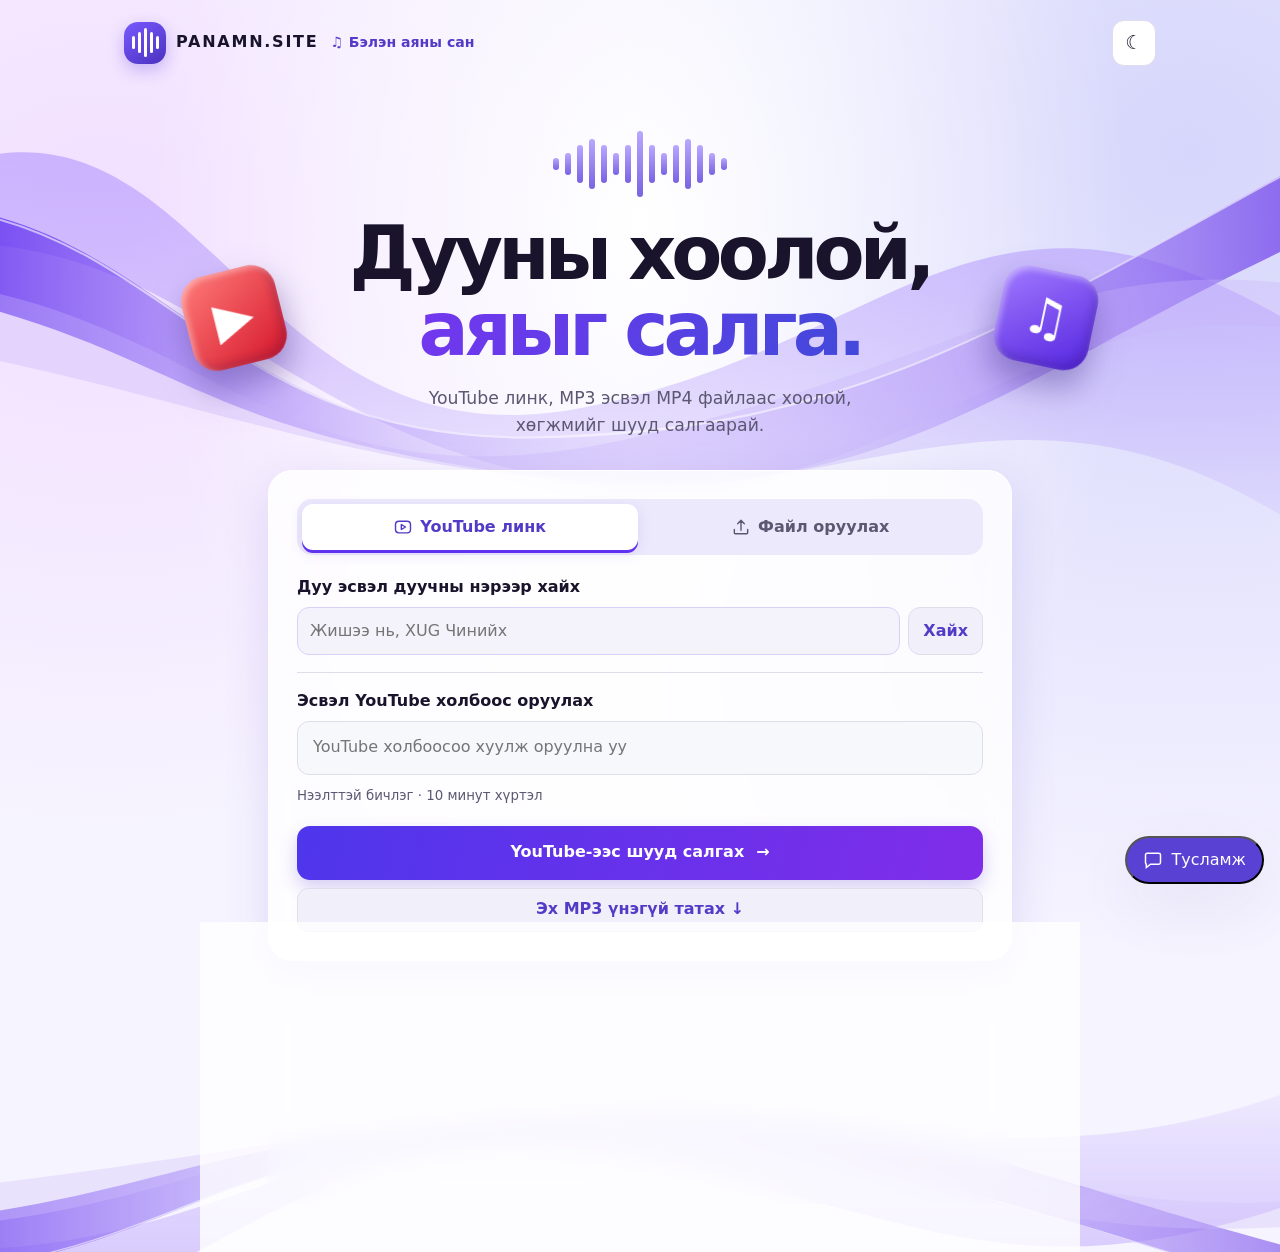
==== commit 24855b65: "Refine lavender background waves and animate floating music icons" ====
--- a/static/index.html
+++ b/static/index.html
@@ -17,10 +17,10 @@
 <meta property="og:locale" content="mn_MN">
 <meta name="twitter:card" content="summary">
 <link rel="manifest" href="/static/manifest.webmanifest">
-<link rel="icon" href="/static/icon-192.png?v=24">
-<link rel="apple-touch-icon" href="/static/icon-192.png?v=24">
-<link rel="stylesheet" href="/static/style.css?v=24">
-<script defer src="/static/main.js?v=24"></script>
+<link rel="icon" href="/static/icon-192.png?v=25">
+<link rel="apple-touch-icon" href="/static/icon-192.png?v=25">
+<link rel="stylesheet" href="/static/style.css?v=25">
+<script defer src="/static/main.js?v=25"></script>
 
 <style>
 #results .stem-mixer{display:grid;gap:.6rem;margin-block:.75rem}
@@ -48,7 +48,7 @@
 </style>
 </head>
 <body class="studio-home">
-<div class="studio-waves" aria-hidden="true"><i></i><i></i><i></i></div>
+<div class="studio-waves" aria-hidden="true"></div>
 <header class="top"><a class="brand" href="/" aria-label="PANAMN.SITE нүүр"><span class="brand-mark" aria-hidden="true"><i></i><i></i><i></i><i></i><i></i></span>PANAMN.SITE</a><a class="catalog-nav" href="#catalog">♫ <span>Бэлэн аяны сан</span></a><div class="top-actions"><button id="install" type="button" hidden>Апп суулгах</button><button id="theme" class="theme" type="button" aria-label="Харанхуй горим" aria-pressed="false"><span aria-hidden="true">☾</span></button></div></header>
 <main>
   <section class="intro">
--- a/static/style.css
+++ b/static/style.css
@@ -153,3 +153,53 @@
 .install-actions { display: flex; flex-wrap: wrap; gap: .65rem; }
 .install-actions button { min-height: 44px; border-radius: .8rem; padding: .55rem 1rem; }
 #install-confirm { background: var(--accent); color: var(--accent-text); }
+
+/* Light studio homepage */
+.studio-home{position:relative;isolation:isolate;background:radial-gradient(ellipse at 50% 18%,#fff 0%,transparent 43%),radial-gradient(ellipse at 88% 5%,#dcd7fb,transparent 44%),#f5f3ff;min-height:100vh}
+.studio-home .top{justify-content:flex-start}
+.studio-home .top-actions{margin-inline-start:auto}
+.studio-home .catalog-nav{display:inline-flex;gap:.35rem;align-items:center;color:var(--highlight);font-size:.88rem;font-weight:750;text-decoration:none}
+.studio-home .catalog-nav:hover{text-decoration:underline}
+.studio-home .intro{padding:45px 0 32px}
+.studio-home .intro h1{font-size:clamp(2.15rem,7.4vw,4.65rem);line-height:1.02;letter-spacing:-.065em;margin:0}
+.studio-home .intro em{font-style:normal;background:linear-gradient(110deg,#7436ef,#4149da);background-clip:text;color:transparent}
+.studio-home .hero-wave{height:66px;margin-bottom:1.2rem}
+.studio-home .hero-tile{display:grid;place-items:center;position:absolute;top:48%;width:clamp(3.75rem,8.5vw,6rem);aspect-ratio:1;border-radius:26%;font-size:clamp(1.8rem,4vw,3.2rem);color:#fff;box-shadow:inset 3px 3px 6px #fff6,inset -5px -6px 9px #20104a30,0 18px 24px #46329838;pointer-events:none}
+.studio-home .hero-play{left:-11%;background:linear-gradient(145deg,#ff7c79,#d5162b);transform:rotate(-14deg)}
+.studio-home .hero-note{right:-11%;background:linear-gradient(145deg,#a17aff,#5424df);transform:rotate(13deg)}
+.studio-waves{position:absolute;z-index:-1;inset:0;pointer-events:none;overflow:hidden}
+:root:not([data-theme="dark"]) .studio-home .panel{background:#fffc;border-color:#fff;box-shadow:0 14px 45px #5138ba25;backdrop-filter:blur(12px)}
+:root:not([data-theme="dark"]) .studio-home .sources{background:#ece9fc}
+:root:not([data-theme="dark"]) .studio-home .sources button[aria-pressed="true"]{box-shadow:0 3px #6132ed,0 4px 14px #6248cc20}
+:root:not([data-theme="dark"]) .studio-home :is(input[type="search"],input[type="url"]){background:#f4f3fc;border-color:#d8d0f7}
+.studio-home .primary{background:linear-gradient(105deg,#4e36ec,#802de9);color:white;box-shadow:0 8px 18px #5635d13d}
+.studio-home #catalog{margin-top:1rem}
+:root[data-theme="dark"] .studio-home{background:radial-gradient(ellipse at 65% 2%,#322045,transparent 53%),var(--bg)}
+:root[data-theme="dark"] .studio-home .intro em{background-image:linear-gradient(110deg,#cf9aff,#a598ff)}
+:root[data-theme="dark"] .studio-waves{opacity:.45}
+@media(max-width:950px){.studio-home .hero-tile{display:none}}
+@media(max-width:540px){
+ .studio-home .top{flex-wrap:wrap;gap:.65rem;padding-block:14px}
+ .studio-home .catalog-nav{order:3;flex-basis:100%}
+ .studio-home .intro{padding:22px 0 24px}
+ .studio-home .hero-wave{height:45px;margin-bottom:.9rem}
+}
+
+.studio-home{background:radial-gradient(ellipse at 50% 18%,#fff 0%,transparent 54%),radial-gradient(ellipse at 8% 18%,#f2dfff,transparent 42%),radial-gradient(ellipse at 93% 12%,#d6d6fc,transparent 52%),#f6f4ff}
+.studio-waves::before,.studio-waves::after{content:"";position:absolute;inset-inline:0;background:center/100% 100% no-repeat url("data:image/svg+xml,%3Csvg%20xmlns%3D%22http%3A%2F%2Fwww.w3.org%2F2000%2Fsvg%22%20viewBox%3D%220%200%201440%20430%22%20preserveAspectRatio%3D%22none%22%3E%3Cdefs%3E%3ClinearGradient%20id%3D%22a%22%3E%3Cstop%20stop-color%3D%22%236334ef%22%20stop-opacity%3D%22.78%22%2F%3E%3Cstop%20offset%3D%22.5%22%20stop-color%3D%22%23d6c5ff%22%20stop-opacity%3D%22.12%22%2F%3E%3Cstop%20offset%3D%221%22%20stop-color%3D%22%237245ea%22%20stop-opacity%3D%22.74%22%2F%3E%3C%2FlinearGradient%3E%3ClinearGradient%20id%3D%22b%22%20x2%3D%220%22%20y2%3D%221%22%20gradientUnits%3D%22objectBoundingBox%22%3E%3Cstop%20stop-color%3D%22%23b79aff%22%20stop-opacity%3D%22.65%22%2F%3E%3Cstop%20offset%3D%221%22%20stop-color%3D%22%239d80f8%22%20stop-opacity%3D%22.12%22%2F%3E%3C%2FlinearGradient%3E%3C%2Fdefs%3E%3Cpath%20fill%3D%22url(%23b)%22%20d%3D%22M0%2080C240%2055%20307%20380%20654%20323S1100%2070%201440%20235V425C1135%20267%20945%20425%20651%20393S233%20190%200%20168Z%22%2F%3E%3Cpath%20fill%3D%22url(%23a)%22%20d%3D%22M0%20141C204%20190%20287%20356%20607%20350S1090%20267%201440%20101V174C1135%20296%20975%20429%20609%20389S216%20285%200%20231Z%22%2F%3E%3Cpath%20fill%3D%22%23c7b2fa%22%20opacity%3D%22.34%22%20d%3D%22M0%20214C260%20267%20352%20423%20720%20350S1180%20183%201440%20203V246C1133%20224%201025%20410%20720%20397S260%20326%200%20278Z%22%2F%3E%3Cpath%20fill%3D%22none%22%20stroke%3D%22%23fff%22%20stroke-opacity%3D%22.58%22%20stroke-width%3D%222%22%20d%3D%22M0%20143C204%20192%20287%20357%20607%20351S1090%20268%201440%20102%22%2F%3E%3C%2Fsvg%3E");height:clamp(240px,37vw,450px)}
+.studio-waves::before{top:70px}
+.studio-waves::after{bottom:-6rem;transform:scaleY(-1);height:clamp(140px,20vw,270px);opacity:.78}
+.studio-home .hero-tile{--angle:12deg;--float-time:5.8s;animation:studio-float var(--float-time) ease-in-out infinite;transform:rotate(var(--angle));filter:drop-shadow(0 15px 18px #39206c36)}
+.studio-home .hero-play{--angle:-14deg}
+.studio-home .hero-note{animation-delay:-2.6s}
+@keyframes studio-float{
+  0%,100%{transform:translateY(0) rotate(var(--angle))}
+  50%{transform:translateY(-14px) rotate(calc(var(--angle) + 6deg))}
+}
+@media (max-width:950px){
+ .studio-home .hero-tile{display:grid;top:17%;width:clamp(2rem,7vw,3.25rem);font-size:clamp(1rem,4vw,1.6rem)}
+ .studio-home .hero-play{left:4px}
+ .studio-home .hero-note{right:4px}
+ .studio-waves::before{top:65px}
+}
+@media(prefers-reduced-motion:reduce){.studio-home .hero-tile{animation:none}}
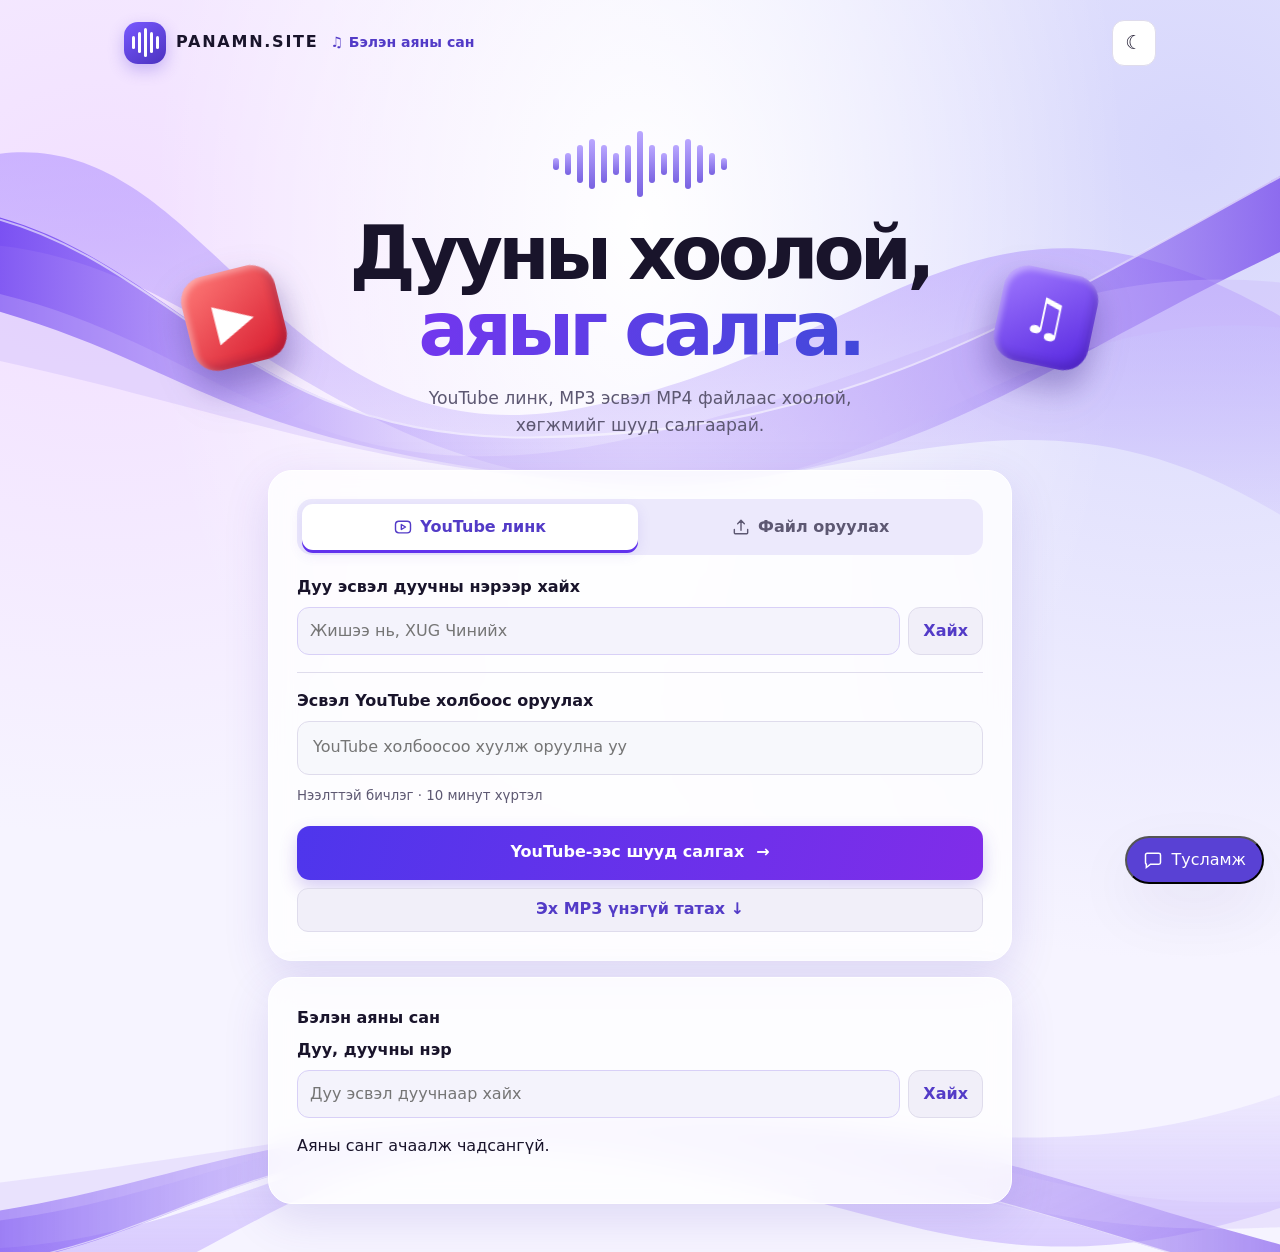
==== commit 09dbf63c: "Scroll catalogue sideways and sample musical preview sections" ====
--- a/static/index.html
+++ b/static/index.html
@@ -17,10 +17,10 @@
 <meta property="og:locale" content="mn_MN">
 <meta name="twitter:card" content="summary">
 <link rel="manifest" href="/static/manifest.webmanifest">
-<link rel="icon" href="/static/icon-192.png?v=25">
-<link rel="apple-touch-icon" href="/static/icon-192.png?v=25">
-<link rel="stylesheet" href="/static/style.css?v=25">
-<script defer src="/static/main.js?v=25"></script>
+<link rel="icon" href="/static/icon-192.png?v=26">
+<link rel="apple-touch-icon" href="/static/icon-192.png?v=26">
+<link rel="stylesheet" href="/static/style.css?v=26">
+<script defer src="/static/main.js?v=26"></script>
 
 <style>
 #results .stem-mixer{display:grid;gap:.6rem;margin-block:.75rem}
@@ -165,7 +165,7 @@
     <div class="search-row"><input id="catalog-query" type="search" maxlength="120" placeholder="Дуу эсвэл дуучнаар хайх"><button type="submit">Хайх</button></div>
   </form>
   <p id="catalog-status" role="status"></p>
-  <div id="catalog-tracks" class="tracks"></div>
+  <div id="catalog-tracks" class="tracks" tabindex="0" role="region" aria-label="Бэлэн аяны жагсаалт"></div>
 </section>
 </main>
 <style>
